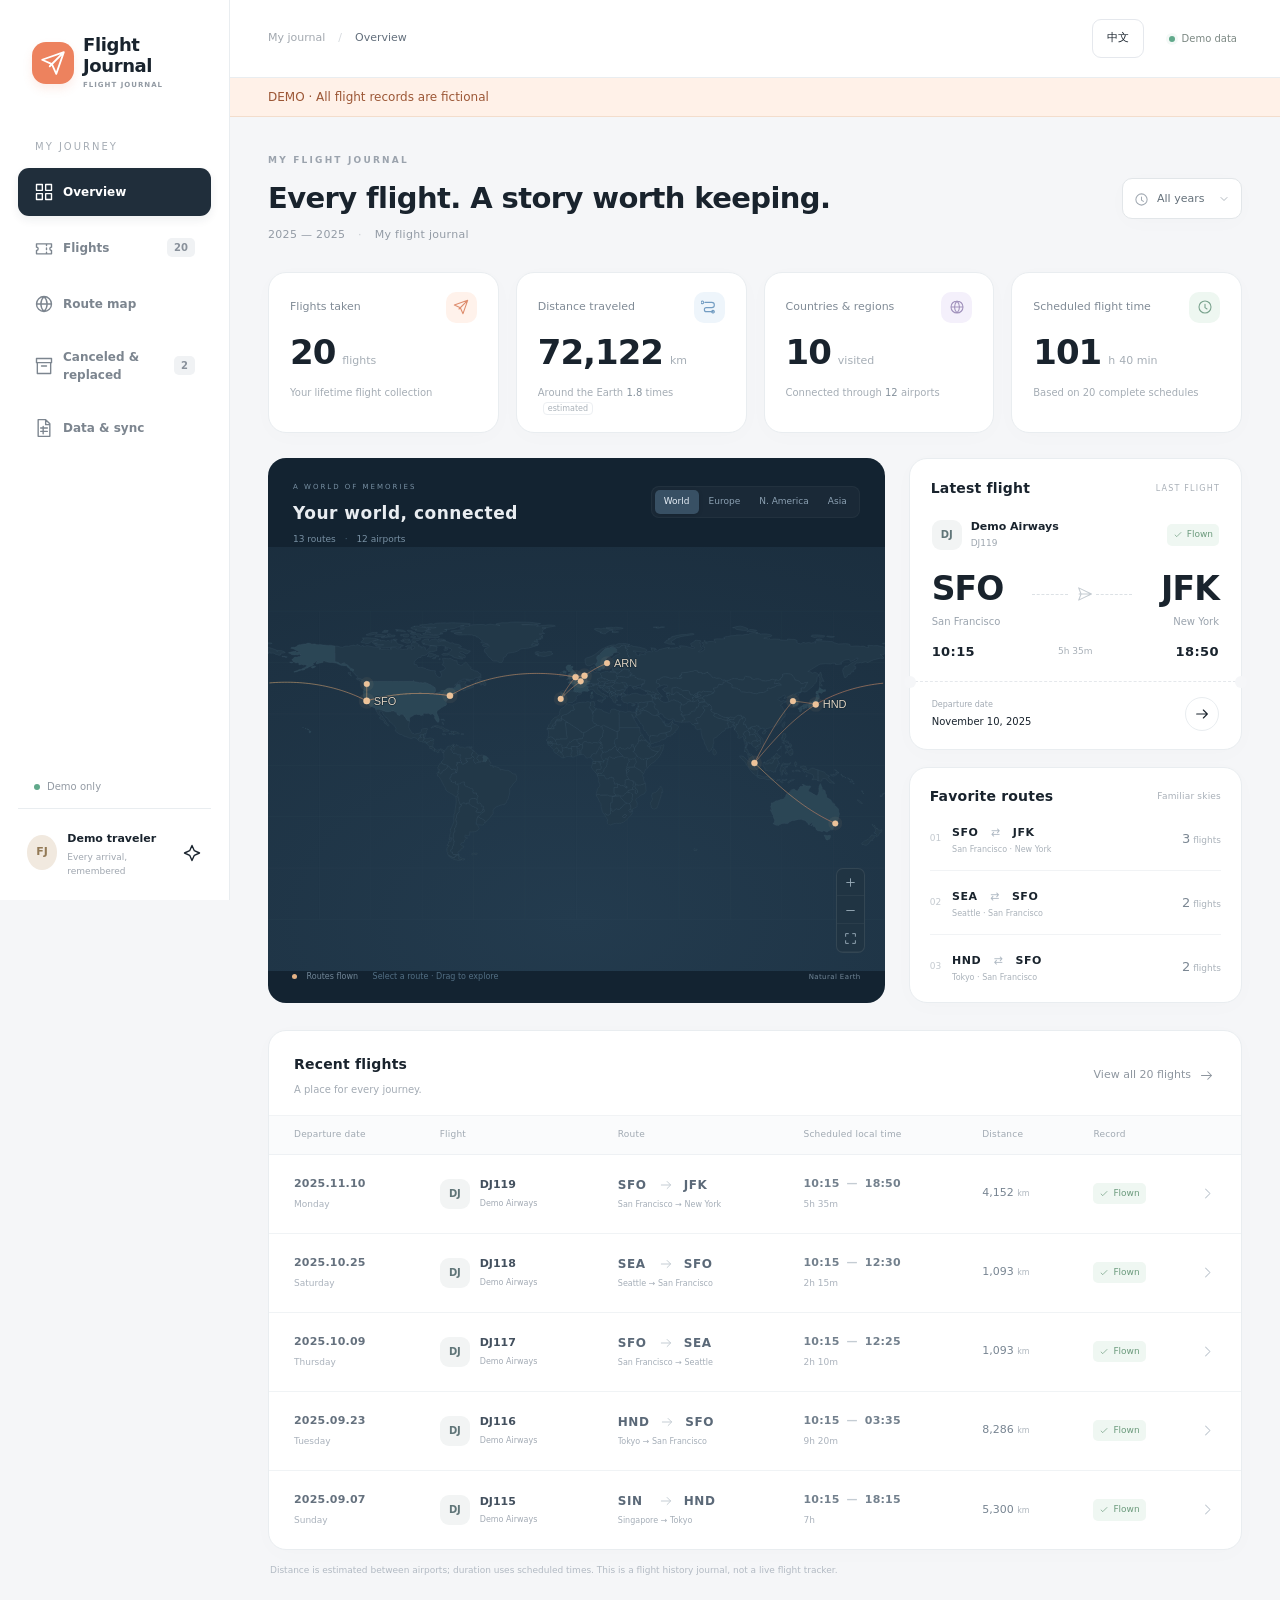
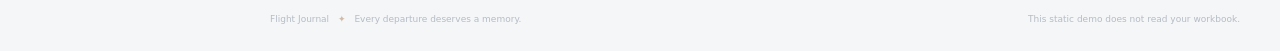
==== docs/demo/index.html @ 659ef139 "Launch Skyfolio with bilingual flight journal and fictional demo" ====
<!doctype html>
<html lang="zh-CN" data-mode="demo">
<head>
  <meta charset="utf-8"><meta name="viewport" content="width=device-width, initial-scale=1">
  <meta name="theme-color" content="#f5f6f8"><title>航迹 · 我的飞行手账</title>
  <link rel="icon" href="./icon.svg" type="image/svg+xml"><link rel="stylesheet" href="./styles.css">
</head>
<body>
  <a class="skip" href="#content">跳到主要内容</a>
  <aside class="sidebar">
    <a class="brand" href="#overview" aria-label="航迹 首页"><span class="brand-icon" data-icon="plane"></span><span><b data-ui="航迹">航迹</b><small>FLIGHT JOURNAL</small></span></a>
    <div class="nav-caption">我的旅程</div>
    <nav aria-label="主要导航">
      <button class="nav-item active" data-view="overview"><span data-icon="grid"></span><span class="nav-text">飞行总览</span></button>
      <button class="nav-item" data-view="flights"><span data-icon="ticket"></span><span class="nav-text">航班记录</span><em id="nav-flight-count">—</em></button>
      <button class="nav-item" data-view="map"><span data-icon="globe"></span><span class="nav-text">航线地图</span></button>
      <button class="nav-item" data-view="canceled"><span data-icon="archive"></span><span class="nav-text">取消与旧票</span><em id="nav-canceled-count">—</em></button>
      <button class="nav-item" data-view="source"><span data-icon="sheet"></span><span class="nav-text">数据与同步</span></button>
    </nav>
    <div class="sidebar-bottom"><div class="local-label"><i></i><span>只在本机运行</span></div><div class="profile"><span class="avatar">FJ</span><div><b data-ui="我的飞行手账">我的飞行手账</b><small>收藏每一次抵达</small></div><span data-icon="spark"></span></div></div>
  </aside>
  <div class="shell">
    <header class="topbar"><div class="breadcrumb">我的空间 <span>/</span> <b id="breadcrumb">飞行总览</b></div><div class="top-actions"><button id="language-toggle" class="button language-toggle" aria-label="Switch language to English">EN</button><button id="sync-status" class="sync-status" data-view="source"><i></i><span>正在读取 Excel</span></button><button class="button button-quiet" id="open-excel"><span data-icon="sheet"></span>打开 Excel<span data-icon="external"></span></button></div></header>
    <main id="content" tabindex="-1"><div class="loading"><span class="loader"></span><h2>正在展开你的旅程</h2><p>读取本地 Excel 航班记录…</p></div></main>
    <footer class="footer"><span>航迹 <i>✦</i> 每一次出发，都值得被记住。</span><span>本地 Excel 驱动 · 无需上传数据</span></footer>
  </div>
  <dialog id="flight-dialog" class="flight-dialog" aria-labelledby="detail-title"></dialog>
  <div id="toast" class="toast" role="status" aria-live="polite"></div>
  <script src="./i18n.js" defer></script>
  <script src="./app.js" defer></script>
</body>
</html>
---- docs/demo/styles.css ----
@charset "UTF-8";
:root{--bg:#f5f6f8;--paper:#fff;--ink:#19232d;--muted:#8a919b;--line:#e9edf0;--accent:#ed825e;--accent-soft:#fff0e9;--green:#4b9277;--nav:230px;--radius:18px;--shadow:0 4px 24px #17293604;font-family:Inter,"Segoe UI","Microsoft YaHei",system-ui,sans-serif;font-synthesis:none;color:var(--ink);background:var(--bg)}
*{box-sizing:border-box}body{margin:0;font-size:14px;line-height:1.5}button,input,select{font:inherit}button,a,input,select{-webkit-tap-highlight-color:transparent}button{cursor:pointer}button{color:inherit;border:0;background:none}button:disabled{cursor:wait;opacity:.6}button,a,select,input{outline-offset:4px}button:focus-visible,a:focus-visible,select:focus-visible,input:focus-visible{outline:2px solid var(--accent)}a{color:inherit;text-decoration:none}h1,h2,h3,p{margin:0}button .icon{pointer-events:none}.icon{width:20px;height:20px;flex-shrink:0;vertical-align:middle}.sr-only{position:absolute;clip:rect(0,0,0,0);width:1px;height:1px;overflow:hidden}.skip{position:fixed;left:250px;top:-60px;z-index:20;background:white;padding:10px;border-radius:8px}.skip:focus{top:12px}[hidden]{display:none!important}
.sidebar{width:var(--nav);position:fixed;inset:0 auto 0 0;background:var(--paper);border-right:1px solid var(--line);padding:35px 18px 22px;display:flex;flex-direction:column;z-index:10}.brand{display:flex;align-items:center;gap:12px;padding:0 14px;font-size:24px;font-weight:750;letter-spacing:2px}.brand-icon{width:42px;height:42px;display:grid;place-items:center;border-radius:14px;background:var(--accent);color:#fff;box-shadow:0 5px 10px #ed825e25}.brand-icon .icon{width:26px;height:26px}.brand small{display:block;font-size:8px;letter-spacing:2px;font-weight:650;color:#929aa3;margin-top:0}.nav-caption{font-size:10px;color:#a6adb5;letter-spacing:2px;padding:48px 17px 14px}.sidebar nav{display:grid;gap:8px}.nav-item{display:flex;align-items:center;gap:13px;width:100%;min-height:48px;padding:12px 16px;border-radius:11px;text-align:left;color:#7c858f;transition:background .15s,color .15s;font-size:13px;font-weight:550}.nav-item>.icon{width:19px;height:19px}.nav-item:hover{background:#f5f6f7;color:#28333e}.nav-item.active{background:#202e3b;color:#fff;box-shadow:0 4px 10px #202e3b12}.nav-item em{font-size:10px;font-style:normal;padding:2px 7px;border-radius:5px;margin-left:auto;background:#f0f2f4;color:#89919b;font-weight:600}.nav-item.active em{background:#ffffff20;color:#e3e9ef}.sidebar-bottom{margin-top:auto;padding-top:40px}.local-label{display:flex;gap:7px;color:#949ba4;font-size:10px;padding:14px 16px;border-bottom:1px solid var(--line);margin-bottom:18px}.local-label i,.sync-status i{width:6px;height:6px;background:#61a98b;border-radius:50%;align-self:center}.profile{display:flex;align-items:center;gap:10px;padding:0 9px}.avatar{display:grid;place-items:center;width:35px;height:35px;border-radius:50%;background:#f1e9df;color:#927955;font-size:11px;font-weight:700}.profile b{font-size:11px;font-weight:650}.profile small{display:block;font-size:9px;color:#a0a7b0;margin-top:3px}.profile>.icon{margin-left:auto;color:#b1b7bd;width:16px}
.shell{margin-left:var(--nav);min-height:100vh}.topbar{height:78px;padding:0 38px;display:flex;align-items:center;justify-content:space-between;border-bottom:1px solid var(--line);background:#fff}.breadcrumb{display:flex;gap:13px;color:#a2a8af;font-size:11px}.breadcrumb span{color:#d6dade}.breadcrumb b{font-weight:500;color:#636f7c}.top-actions{display:flex;align-items:center;gap:20px}.sync-status{display:flex;align-items:center;gap:7px;font-size:10px;color:#7d8984;padding:5px}.sync-status i{box-shadow:0 0 0 3px #61a98b11}.sync-warning{color:#af7f3c}.sync-warning i{background:#d4a24e}.button{display:inline-flex;align-items:center;justify-content:center;gap:8px;background:#fff;border:1px solid #e5e8ed;padding:10px 14px;border-radius:9px;font-size:11px;font-weight:550;white-space:nowrap;transition:background .15s,transform .15s}.button:hover{background:#f5f7f8}.button:active{transform:translateY(1px)}.button .icon{width:16px;height:16px}.button-quiet{padding:8px 12px;font-size:10px}.button-quiet .icon:last-child{width:13px;height:13px;color:#abb2b9}.primary{background:var(--ink);border-color:var(--ink);color:white}.primary:hover{background:#314355}.text-button{display:inline-flex;gap:8px;align-items:center;color:#8e969f;font-size:11px;padding:7px 2px}.text-button:hover{color:var(--accent)}.text-button .icon{width:15px;height:15px}.round-button{width:34px;height:34px;border:1px solid var(--line);border-radius:50%;display:grid;place-items:center;background:white;transition:background .15s}.round-button:hover{background:var(--accent-soft);border-color:#f4cbbb}.round-button .icon{width:16px;height:16px}
main{padding:37px 38px 30px;max-width:1800px;margin:auto;min-height:calc(100vh - 150px)}.page-heading{display:flex;align-items:center;justify-content:space-between;gap:20px;margin-bottom:28px}.eyebrow{font-size:9px;letter-spacing:2.2px;font-weight:600;color:#9ba3ad;margin-bottom:10px}h1{font-size:29px;letter-spacing:-.6px;line-height:1.4;font-weight:650}.heading-subtitle{font-size:11px;color:#939ba5;margin-top:9px;letter-spacing:.3px}.subtitle-dot{padding:0 9px;color:#c8cdd3}.year-select{display:flex;align-items:center;position:relative;gap:8px;border:1px solid #e2e6e9;border-radius:10px;background:white;padding:9px 11px;box-shadow:var(--shadow)}.year-select>.icon,.year-select>span>.icon{width:15px;height:15px;color:#a1a9b2}.year-select select{border:0;appearance:none;cursor:pointer;background:transparent;color:#64707a;font-size:11px;padding-right:15px;min-width:75px}.year-select>.icon{width:12px;height:12px;pointer-events:none;margin-left:-15px}.stats-grid{display:grid;grid-template-columns:repeat(4,minmax(0,1fr));gap:17px;margin-bottom:25px}.stat-card{background:white;border:1px solid var(--line);border-radius:var(--radius);padding:19px 21px 17px;box-shadow:var(--shadow)}.stat-top{display:flex;align-items:center;justify-content:space-between;font-size:11px;font-weight:500;color:#808b96}.stat-icon{width:31px;height:31px;border-radius:10px;display:grid;place-items:center}.stat-icon .icon{width:16px;height:16px}.peach{color:#de8d6e;background:#fff2eb}.blue{color:#739dc2;background:#eef5fb}.purple{color:#a192bc;background:#f4f0fb}.mint{color:#7aa38e;background:#eef7f1}.stat-number{font-size:34px;font-weight:620;letter-spacing:-1px;line-height:1.2;margin:9px 0 13px;font-variant-numeric:tabular-nums}.stat-number>small{font-size:11px;letter-spacing:0;color:#a6aeb6;font-weight:400;margin-left:7px}.stat-minutes{font-size:11px;color:#a6aeb6;letter-spacing:0;margin-left:4px;font-weight:400}.stat-bottom{font-size:10px;color:#a5adb5}.stat-bottom b{font-weight:500;color:#85919c}.tiny-label{font-size:8px;margin-left:5px;color:#aab2b9;border:1px solid #eceff2;padding:1px 4px;border-radius:4px}.card{background:var(--paper);border:1px solid var(--line);border-radius:var(--radius);box-shadow:var(--shadow)}.overview-grid{display:grid;grid-template-columns:minmax(0,1.85fr) minmax(280px,1fr);gap:24px;margin-bottom:27px}.section-title{display:flex;align-items:center;justify-content:space-between;gap:12px}.section-title h2{font-size:14px;font-weight:620;letter-spacing:.2px}.section-title>span{font-size:9px;color:#a9b0b8;letter-spacing:.2px}.section-title>p,.section-title>div>p{font-size:10px;color:#a3abb4;margin-top:7px}.trip-aside{display:grid;gap:17px;grid-template-rows:auto 1fr;min-width:0}.latest-card>.section-title{padding:19px 21px 0}.latest-card>.section-title>span{font-size:8px;letter-spacing:1.2px}.ticket-content{padding:20px 22px 18px}.ticket-airline{display:flex;align-items:center;gap:9px}.ticket-airline>div{flex:1}.ticket-airline b{font-size:11px;font-weight:550;max-width:145px;display:block;overflow:hidden;text-overflow:ellipsis;white-space:nowrap}.ticket-airline small{font-size:9px;display:block;color:#9da6af;margin-top:1px}.airline-mark{width:30px;height:30px;border-radius:9px;background:color-mix(in srgb,var(--airline) 8%,#fff);display:inline-grid;place-items:center;font-size:10px;font-weight:750;color:var(--airline);flex-shrink:0;letter-spacing:-.2px}.airline-mark.large{width:44px;height:44px;font-size:15px}.badge{font-size:9px;display:inline-flex;align-items:center;justify-content:center;gap:4px;border-radius:5px;line-height:1.5;padding:4px 6px;white-space:nowrap}.badge .icon{width:10px;height:10px}.green{background:#eff7f2;color:#6b9a7c}.muted{background:#f0f2f4;color:#8c96a1}.amber{background:#fff6e6;color:#b68b4d}.ticket-route{display:flex;align-items:center;justify-content:space-between;margin-top:21px}.ticket-route>div:first-child,.ticket-route>div:last-child{min-width:0;max-width:110px}.ticket-route>div:last-child{text-align:right}.ticket-route strong{font-size:33px;letter-spacing:-.8px;font-weight:630;line-height:1.1;display:block}.ticket-route span{font-size:9px;color:#9ba4ae;display:block;margin-top:6px;overflow:hidden;text-overflow:ellipsis;white-space:nowrap}.ticket-flightline{display:flex;align-items:center;gap:6px;flex:1;max-width:100px;margin:0 10px 12px;color:#c4cbd1}.ticket-flightline .icon{width:16px;height:16px;transform:rotate(45deg)}.ticket-flightline span{border-top:1px dashed #dce1e5;flex:1;margin:0}.ticket-times{display:flex;align-items:center;justify-content:space-between;margin-top:13px;font-size:13px;letter-spacing:.4px;font-weight:550}.ticket-times small{font-size:9px;color:#a7afb7;font-weight:400;letter-spacing:0}.ticket-times sup{font-size:8px;color:#b1a586;margin-left:3px}.ticket-perf{border-top:1px dashed #e5e8ec;margin:20px -22px 15px;position:relative}.ticket-perf:before,.ticket-perf:after{content:'';position:absolute;border-radius:50%;width:12px;height:12px;background:var(--bg);top:-6px}.ticket-perf:before{left:-6px}.ticket-perf:after{right:-6px}.ticket-foot{display:flex;justify-content:space-between;align-items:center}.ticket-foot small{font-size:8px;color:#a2aab3;display:block}.ticket-foot b{font-size:10px;font-weight:500;margin-top:3px;display:block}.favorites{padding:18px 20px}.favorite-route{display:flex;align-items:center;gap:11px;width:100%;text-align:left;padding:14px 0;border-bottom:1px solid #f1f3f5}.favorite-route:last-child{border-bottom:0;padding-bottom:0}.favorite-route:hover b{color:var(--accent)}.route-rank{font-size:9px;color:#c3c9cf;font-variant-numeric:tabular-nums}.favorite-route>span:nth-child(2){flex:1;min-width:0}.favorite-route b{font-size:11px;letter-spacing:.5px;font-weight:600}.favorite-route b i{font-style:normal;padding:0 8px;color:#b0bac4;font-weight:400}.favorite-route small{display:block;font-size:8px;color:#aab2ba;margin-top:2px;white-space:nowrap;overflow:hidden;text-overflow:ellipsis}.favorite-route>strong{font-size:13px;font-weight:500;color:#7b8793}.favorite-route>strong>small{display:inline;font-size:9px;font-weight:400}
.map-card{border-radius:var(--radius);overflow:hidden;color:#e9edf1;position:relative;background:#132331;display:flex;flex-direction:column;min-height:470px}.map-header{display:flex;justify-content:space-between;align-items:flex-start;gap:15px;padding:24px 25px 0;position:relative;z-index:1}.map-kicker{font-size:7px;letter-spacing:2px;color:#7890a3;margin-bottom:8px}.map-header h2{font-size:17px;letter-spacing:.5px;font-weight:550}.map-header p:not(.map-kicker){font-size:9px;color:#7890a3;margin-top:7px}.map-header p>span{padding:0 6px;color:#4c687d}.map-region{display:flex;border-radius:8px;background:#ffffff08;border:1px solid #ffffff09;padding:3px;gap:1px;margin-top:4px}.map-region button{font-size:9px;padding:5px 9px;color:#8ba0b2;border-radius:5px;white-space:nowrap}.map-region button:hover{color:#dae3eb}.map-region button.selected{background:#385064;color:#e5edf5;box-shadow:0 1px 4px #0002}.map-canvas{flex:1;min-height:310px;position:relative;display:flex;overflow:hidden}.map-canvas>svg{width:100%;height:100%;min-height:310px;position:absolute;inset:0;cursor:grab;touch-action:none}.map-canvas>svg:active{cursor:grabbing}.map-grid path{stroke:#7793a810;stroke-width:.5;vector-effect:non-scaling-stroke}.map-land path{fill:#223848;stroke:#435b6c;stroke-opacity:.4;stroke-width:.6;vector-effect:non-scaling-stroke}.map-land .visited{fill:#2b4655}.route-line{fill:none;stroke:url(#flight-line);stroke-opacity:.5;vector-effect:non-scaling-stroke;cursor:pointer;transition:stroke-opacity .15s,filter .15s;pointer-events:stroke}.route-line:hover,.route-line:focus{stroke:#ffd8a4!important;stroke-opacity:1!important;filter:drop-shadow(0 0 3px #ffc283);outline:0}.airport-point circle{fill:#eec298;stroke:#f7d0a8;stroke-width:.5;vector-effect:non-scaling-stroke}.airport-point .airport-halo{fill:#d8ae7e12;stroke:none}.airport-point text{font-family:Inter,"Segoe UI",sans-serif;fill:#e0d4c4;font-weight:500;paint-order:stroke;stroke:#142733;stroke-width:2;stroke-linejoin:round}.airport-point{pointer-events:none}.map-controls{position:absolute;bottom:18px;right:20px;display:grid;gap:1px;border:1px solid #ffffff16;border-radius:7px;overflow:hidden;background:#203443}.map-controls button{display:grid;place-items:center;color:#9bafbc;width:27px;height:27px;border-bottom:1px solid #ffffff0b}.map-controls button:hover{background:#344d60;color:white}.map-controls .icon{width:13px;height:13px}.map-bottom{display:flex;align-items:center;justify-content:space-between;font-size:8px;color:#718697;padding:0 24px 20px;gap:12px}.map-bottom i{width:5px;height:5px;background:#e4b286;display:inline-block;border-radius:50%;margin-right:7px}.map-hint{color:#536f84;margin-left:12px}.map-bottom>span:last-child{font-size:7px;letter-spacing:.4px}.map-tooltip{position:absolute;pointer-events:none;opacity:0;background:#fff;color:#3b4c5b;border-radius:6px;padding:7px 10px;font-size:10px;box-shadow:0 5px 20px #0003;transition:opacity .15s;z-index:3}.map-tooltip.visible{opacity:1}.map-empty{position:absolute;left:50%;top:50%;transform:translate(-50%,-50%);font-size:12px;color:#c3cfdb;padding:12px;background:#162d3a99;border-radius:7px;white-space:nowrap}.full-map{min-height:640px}.full-map .map-canvas{min-height:500px}.map-extras{display:grid;grid-template-columns:1fr 1.4fr;gap:24px;margin-top:24px}.airport-list{padding:20px 24px}.airport-list>button{display:flex;align-items:center;justify-content:space-between;width:100%;padding:12px 0;border-bottom:1px solid var(--line);gap:15px}.airport-list>button:last-child{border-bottom:0}.airport-list>button>span{display:flex;gap:12px;align-items:center}.airport-list .icon{width:15px;color:#b1bec8}.airport-list b{font-size:12px;min-width:30px}.airport-list small{font-size:10px;color:#a1aab4;font-weight:400}.airport-list strong{font-size:12px;font-weight:550}.airport-list>button:hover b{color:var(--accent)}
.records{overflow:hidden}.records>.section-title{padding:23px 25px 18px}.flight-table{width:100%;border-collapse:collapse;text-align:left;font-size:11px;white-space:nowrap}.flight-table th{background:#fafbfc;font-size:9px;font-weight:450;color:#a0a9b2;letter-spacing:.2px;padding:12px 18px;border-top:1px solid #f1f3f5;border-bottom:1px solid #eef1f4}.flight-table td{padding:17px 18px;border-bottom:1px solid #f0f3f5;height:79px;vertical-align:middle}.flight-table tr:last-child td{border-bottom:0}.flight-table th:first-child,.flight-table td:first-child{padding-left:25px}.flight-table th:last-child,.flight-table td:last-child{padding-right:20px;width:30px;padding-left:0}.flight-table tbody tr:hover{background:#fcfcfd}.flight-table b{font-weight:550}.date-cell b{font-size:11px;color:#65717e;letter-spacing:.2px}.date-cell small,.time-cell small{display:block;font-size:9px;color:#aab2bc;margin-top:5px}.flight-airline{display:flex;gap:10px;align-items:center}.flight-airline b{font-size:11px;color:#43505e}.flight-airline small{display:block;font-size:8px;color:#a2aab4;max-width:140px;overflow:hidden;text-overflow:ellipsis;margin-top:4px}.table-route{display:flex;align-items:center;gap:11px;color:#5b6978}.table-route b{font-size:12px;min-width:30px;letter-spacing:.5px}.table-route .icon{width:14px;height:14px;color:#c3cbd3}.route-cities{font-size:8px;color:#a5aeb8;display:block;margin-top:5px;max-width:230px;white-space:nowrap;overflow:hidden;text-overflow:ellipsis}.time-cell b{font-size:11px;color:#73808d;letter-spacing:.2px}.time-cell b span{color:#c4ccd3;padding:0 3px}.distance-cell{font-size:11px;color:#788592;font-variant-numeric:tabular-nums}.distance-cell small{font-size:8px;color:#adb5bd}.row-button{width:28px;height:28px;border-radius:7px;display:grid;place-items:center;color:#c1c9d1}.row-button:hover{background:#fff0e9;color:var(--accent)}.row-button .icon{width:15px;height:15px}.table-scroll{overflow:auto}.filter-bar{display:flex;gap:12px;align-items:center;padding:0 25px 19px;flex-wrap:wrap}.search-box{display:flex;align-items:center;gap:9px;background:#f8f9fb;border:1px solid #e9edf1;border-radius:9px;min-width:235px;max-width:365px;flex:1;padding:10px 12px}.search-box .icon{width:15px;height:15px;color:#a9b2bd}.search-box input{border:0;background:transparent;width:100%;color:#5b6673;font-size:11px;outline:0}.search-box:focus-within{border-color:#e8b79e;box-shadow:0 0 0 2px #ed825e0a}.search-box input::placeholder{color:#aeb6c0}.airline-filter{position:relative;border:1px solid #e6eaef;border-radius:8px;background:#fff;padding:10px 13px;font-size:11px;display:flex;align-items:center}.airline-filter select{appearance:none;border:0;background:transparent;color:#8b95a0;max-width:160px;padding-right:16px;cursor:pointer}.airline-filter .icon{width:12px;height:12px;color:#aab3bc;pointer-events:none;margin-left:-12px}.filter-chip{display:flex;align-items:center;gap:7px;font-size:10px;background:#fff0e9;color:#cf805c;border-radius:7px;padding:8px 10px}.filter-chip .icon{width:13px;height:13px}.load-more{text-align:center;padding:21px;border-top:1px solid var(--line)}.load-more span{color:#b1b9c1;font-size:10px;margin-left:8px}.method-foot{font-size:9px;color:#b2bac3;padding:14px 2px 0}.footer{max-width:1800px;margin:auto;display:flex;justify-content:space-between;gap:20px;padding:5px 40px 25px;font-size:9px;color:#b5bcc4}.footer i{font-style:normal;color:#d1baa7;margin:0 6px}
.source-grid{display:grid;grid-template-columns:1.25fr 1fr;gap:24px;margin-bottom:24px}.source-card{padding:27px}.source-card-icon{width:48px;height:48px;background:#edf7f1;border-radius:14px;color:#6c9c81;display:grid;place-items:center;margin-bottom:20px}.source-card-icon .icon{width:26px;height:26px}.source-card h3{font-size:16px;font-weight:550;margin:18px 0 7px}.source-path{font-size:10px;color:#a1aab3;word-break:break-all;background:#f8f9fa;border-radius:8px;padding:12px}.source-actions{display:flex;flex-wrap:wrap;gap:8px;margin-top:20px}.source-details{margin:22px 0 0;border-top:1px solid var(--line);font-size:11px}.source-details>div{display:flex;justify-content:space-between;gap:15px;padding:12px 0;border-bottom:1px solid #f1f3f5}.source-details dt{color:#a1aab5}.source-details dd{margin:0;color:#667480;text-align:right}.how-card{padding:29px}.how-card h2{font-size:20px;font-weight:550;margin-bottom:28px}.how-card ol{padding:0;margin:0;list-style:none;display:grid;gap:25px}.how-card li{display:flex;gap:15px}.how-card li>span{font-size:10px;display:grid;place-items:center;width:28px;height:28px;background:#fbf0e8;color:#d4a07e;border-radius:50%;flex-shrink:0}.how-card li b{font-size:12px;font-weight:550}.how-card li p{font-size:11px;color:#a0a9b2;line-height:1.9;margin-top:5px}.info-note{margin-top:26px;border-radius:10px;background:#f6f8fa;display:flex;gap:8px;padding:13px;color:#98a4af;font-size:10px;line-height:1.8}.info-note .icon{width:15px;height:15px;margin-top:2px}.source-notes{padding:25px;margin-bottom:24px}.method-grid{display:grid;grid-template-columns:repeat(3,1fr);gap:30px;margin-top:23px}.method-grid>div>.icon{color:#c0ab98;display:block;margin-bottom:10px;width:20px;height:20px}.method-grid b{font-size:12px;font-weight:500}.method-grid p{font-size:10px;color:#9da8b2;line-height:1.9;margin-top:7px}.clue-card{padding:24px}.clue-card>.section-title{margin-bottom:12px}.clue-card details{border-bottom:1px solid #eff2f5;padding:13px 0}.clue-card details:last-child{border:0}.clue-card summary{display:flex;align-items:center;justify-content:space-between;font-size:11px;color:#71808f;cursor:pointer;list-style:none;gap:15px}.clue-card summary::-webkit-details-marker{display:none}.clue-card summary .icon{width:14px;height:14px;flex-shrink:0;color:#b4bdc6}.clue-card details[open] summary .icon{transform:rotate(180deg)}.clue-card details p{font-size:11px;color:#99a3ad;line-height:1.9;margin-top:12px;max-width:850px}.data-credit{font-size:9px;color:#aeb6bf;line-height:2;margin-top:20px}.data-credit a{text-decoration:underline;text-underline-offset:3px}.warning-card{padding:20px 25px;margin-bottom:24px;background:#fffaf0;border-color:#f1e7ce}.warning-card h2{font-size:13px;color:#a58449;margin-bottom:10px}.warning-card p{font-size:11px;color:#aa9471;margin-top:5px}.sync-banner{padding:11px 38px;background:#fff5df;color:#ad8746;font-size:11px;border-bottom:1px solid #f1e6cb}
.flight-dialog{position:fixed;left:auto;right:0;top:0;bottom:0;margin:0;padding:29px 30px 18px;width:460px;max-width:100vw;height:100dvh;max-height:100dvh;border:0;border-left:1px solid #e4e9ee;background:#fcfcfd;color:var(--ink);box-shadow:-10px 0 70px #14283918;overflow-y:auto}.flight-dialog::backdrop{background:#13253648;backdrop-filter:blur(3px)}.flight-dialog[open]{animation:slide-in .25s ease}.dialog-header{display:flex;align-items:center;justify-content:space-between;margin-bottom:22px}.dialog-header .eyebrow{font-size:8px;margin-bottom:4px}.dialog-header h2{font-size:23px;font-weight:650;letter-spacing:.3px}.detail-ticket{border:1px solid var(--line);border-radius:15px;background:white;overflow:hidden}.detail-ticket .ticket-route strong{font-size:40px}.detail-ticket .ticket-route>div:first-child,.detail-ticket .ticket-route>div:last-child{max-width:130px}.detail-ticket .ticket-airline b{max-width:200px}.detail-summary{display:grid;grid-template-columns:1fr 1fr;border-bottom:1px solid #e7ebef;padding:24px 0}.detail-summary>div{padding-left:4px}.detail-summary>div+div{border-left:1px solid #e7ebef;padding-left:25px}.detail-summary span{display:block;font-size:10px;color:#a3adb6;margin-bottom:8px}.detail-summary b{font-size:18px;font-weight:550}.detail-summary small{font-size:10px;color:#a6afb7;font-weight:400}.detail-section{padding:23px 0;border-bottom:1px solid #e7ebef}.detail-section h3{font-size:12px;font-weight:600;display:flex;gap:10px;align-items:center;margin-bottom:17px}.detail-section dl{margin:0}.detail-section dl>div{display:flex;gap:15px;justify-content:space-between;margin:17px 0;font-size:11px}.detail-section dl>div:last-child{margin-bottom:0}.detail-section dt{color:#a3adb7}.detail-section dd{margin:0;text-align:right;color:#647484;max-width:275px;word-break:break-word}.detail-section dd small{display:block;font-size:10px;color:#a5afb9;margin-top:4px}.mono{font-family:Consolas,"SF Mono",monospace}.evidence-name{font-size:11px;color:#738291;margin-bottom:10px}.detail-notes{font-size:11px;color:#99a5b0;line-height:2;white-space:pre-wrap}.source-links{display:grid;gap:8px}.source-links a{display:flex;align-items:center;gap:9px;padding:11px 12px;border:1px solid #e8edf1;background:white;border-radius:8px;color:#7b8d9e;font-size:10px}.source-links a:hover{border-color:#dfc1af;color:#c28561}.source-links a .icon{width:13px;height:13px}.source-links a small{margin-left:auto;color:#bac1c9}.detail-foot{font-size:9px;color:#afb8c1;text-align:center;margin:23px 0 5px}.toast{position:fixed;bottom:25px;left:calc(50% + var(--nav)/2);transform:translate(-50%,20px);opacity:0;pointer-events:none;z-index:30;background:#263747;color:#eef3f8;box-shadow:0 5px 25px #0f253630;padding:12px 20px;border-radius:10px;font-size:12px;transition:opacity .2s,transform .2s;max-width:90vw}.toast.show{opacity:1;transform:translate(-50%,0)}.empty-state{text-align:center;padding:60px 25px}.empty-state>.icon,.ticket-empty>.icon{width:35px;height:35px;color:#c0cad3;margin-bottom:15px}.empty-state h3{font-size:16px;font-weight:500;color:#8a97a4}.empty-state p{font-size:11px;color:#a4aeb8;margin:10px 0 20px}.empty-inline{color:#a7b1ba;font-size:11px;padding:25px 0}.ticket-empty{text-align:center;padding:30px 20px;color:#9ba7b2}.ticket-empty h3{font-size:13px;font-weight:500}.ticket-empty p{font-size:10px;margin-top:10px}.loading{min-height:65vh;display:flex;flex-direction:column;justify-content:center;align-items:center;color:#a0aab4}.loading h2{font-size:18px;font-weight:500;margin:20px 0 10px}.loading p{font-size:11px}.loader{width:32px;height:32px;border:2px solid #e7ded5;border-top-color:var(--accent);border-radius:50%;animation:spin 1s linear infinite}.startup-error{padding-top:110px}.startup-error h2{font-size:20px;font-weight:550}
@keyframes spin{to{transform:rotate(360deg)}}@keyframes slide-in{from{transform:translateX(35px);opacity:.4}to{transform:translateX(0);opacity:1}}
@media(min-width:1600px){main{padding-left:48px;padding-right:48px}.map-card{min-height:540px}.map-canvas{min-height:385px}.ticket-content{padding-top:26px;padding-bottom:24px}.favorite-route{padding-top:20px;padding-bottom:20px}.stat-number{font-size:40px}}
@media(max-width:1250px){:root{--nav:200px}.sidebar{padding-left:12px;padding-right:12px}.brand{padding:0 8px}.topbar{padding:0 25px}main{padding:29px 25px}.stats-grid{gap:12px}.stat-card{padding:16px}.stat-number{font-size:29px}.overview-grid{gap:18px;grid-template-columns:minmax(0,1.6fr) minmax(265px,1fr)}.map-header{padding:22px 18px 0;flex-wrap:wrap;gap:10px}.map-kicker{font-size:6px}.map-region{margin-top:0}.map-card{min-height:500px}.map-bottom{padding-left:18px;padding-right:18px}.map-hint{display:none}.flight-table th,.flight-table td{padding-left:12px;padding-right:12px}.flight-table th:first-child,.flight-table td:first-child{padding-left:20px}.flight-airline small{max-width:100px}.route-cities{max-width:190px}.full-map .map-header{flex-wrap:nowrap}.source-grid{grid-template-columns:1fr 1fr}.source-actions .button{font-size:10px;padding:9px 10px}.how-card{padding:25px}.how-card h2{font-size:17px}}
@media(max-width:1050px){:root{--nav:76px}.sidebar{padding:26px 10px 18px}.brand{padding:0;justify-content:center}.brand>span:last-child,.nav-caption,.nav-text,.nav-item em,.sidebar-bottom .profile,.local-label span{display:none}.sidebar nav{margin-top:40px;gap:14px}.nav-item{justify-content:center;padding:14px;min-height:46px}.nav-item>.icon{width:21px;height:21px}.local-label{justify-content:center;padding:15px 0;border:0}.brand-icon{width:40px;height:40px}.footer{padding-left:25px;padding-right:25px}.stats-grid{gap:14px}.stat-number{font-size:33px}.topbar{height:70px}.source-grid{grid-template-columns:1.1fr 1fr}}
@media(max-width:820px){main{padding:27px 20px}.topbar{padding:0 20px}.overview-grid{grid-template-columns:1fr}.map-header{flex-wrap:nowrap}.map-card{min-height:430px}.map-canvas{min-height:300px}.trip-aside{grid-template-columns:1fr 1fr;grid-template-rows:auto;gap:18px}.favorites{padding:21px}.favorite-route{padding:20px 0}.stats-grid{grid-template-columns:repeat(2,minmax(0,1fr))}.stat-card{padding:19px 21px}.stat-number{font-size:34px}.page-heading h1{font-size:25px}.top-actions{gap:10px}.breadcrumb{font-size:10px}.source-grid{grid-template-columns:1fr}.method-grid{gap:20px}.map-extras{grid-template-columns:1fr 1.2fr}.full-map{min-height:580px}.full-map .map-canvas{min-height:430px}}
@media(max-width:600px){:root{--nav:0px}.sidebar{width:100%;height:66px;inset:auto 0 0 0;display:block;padding:5px 8px 7px;border-top:1px solid var(--line);box-shadow:0 -4px 20px #19314306}.sidebar .brand,.sidebar-bottom{display:none}.sidebar nav{margin:0;display:grid;grid-template-columns:repeat(5,1fr);gap:3px}.nav-item{display:flex;flex-direction:column;gap:4px;padding:7px 2px;border-radius:9px;min-height:51px;font-size:8px;font-weight:400}.nav-item>.icon{width:18px;height:18px}.nav-item.active{color:#da805e;background:#fff1e8;box-shadow:none}.nav-item .nav-text{display:block}.shell{margin-left:0}.topbar{height:61px;padding:0 17px}.breadcrumb{font-size:10px;gap:8px}.top-actions{gap:7px}.sync-status{font-size:8px;gap:5px;padding:3px}.sync-status i{width:5px;height:5px}.button-quiet{font-size:0;padding:7px 9px;gap:0;border-color:#e9edf0}.button-quiet>.icon:last-child{display:none}.button-quiet>.icon:first-child{width:16px;height:16px}main{padding:25px 17px 20px}.page-heading{margin-bottom:20px;gap:10px;align-items:flex-start}.eyebrow{font-size:7px;letter-spacing:1.5px;margin-bottom:8px}.page-heading h1{font-size:22px;letter-spacing:-.8px}.heading-subtitle{font-size:9px;max-width:280px;line-height:1.9;margin-top:6px}.year-select{padding:8px;gap:5px;margin-top:20px}.year-select select{font-size:9px;min-width:54px;padding-right:11px}.year-select>span{display:none}.year-select>.icon{width:10px;margin-left:-12px}.stats-grid{gap:11px;margin-bottom:18px}.stat-card{padding:15px 15px 14px;border-radius:13px}.stat-top{font-size:9px}.stat-icon{width:25px;height:25px;border-radius:8px}.stat-icon .icon{width:13px;height:13px}.stat-number{font-size:30px;margin:8px 0 9px}.stat-number>small{font-size:9px;margin-left:5px}.stat-minutes{font-size:9px;margin-left:3px}.stat-bottom{font-size:8px}.tiny-label{font-size:7px}.overview-grid{gap:17px;margin-bottom:20px}.map-card{min-height:360px;border-radius:14px}.map-header{padding:19px 17px 0;gap:8px}.map-kicker{font-size:6px;letter-spacing:1.4px;margin-bottom:6px}.map-header h2{font-size:15px}.map-header p:not(.map-kicker){font-size:8px}.map-region{padding:2px}.map-region button{font-size:8px;padding:5px 7px}.map-canvas{min-height:230px}.map-canvas>svg{min-height:230px}.map-bottom{font-size:7px;padding:0 17px 16px}.map-controls{right:13px;bottom:13px}.map-controls button{width:25px;height:25px}.trip-aside{grid-template-columns:1fr}.favorites{padding:18px 20px}.favorite-route{padding:14px 0}.latest-card>.section-title{padding-top:20px}.ticket-content{padding:21px 23px}.ticket-route strong{font-size:39px}.ticket-route span{font-size:10px}.ticket-airline b{font-size:12px;max-width:200px}.ticket-route>div:first-child,.ticket-route>div:last-child{max-width:125px}.ticket-flightline{max-width:110px}.ticket-foot b{font-size:11px}.ticket-times{font-size:14px}.ticket-airline .badge{margin-left:auto}.records>.section-title{padding:20px}.section-title h2{font-size:13px}.section-title .text-button{font-size:10px}.section-title>span{font-size:8px}.section-title>div>p{font-size:9px}.filter-bar{padding:0 18px 16px;gap:8px}.search-box{max-width:none;min-width:100%;font-size:10px;padding:10px}.airline-filter{padding:8px 10px}.airline-filter select{font-size:10px}.table-scroll{overscroll-behavior-x:contain}.flight-table{min-width:740px}.flight-table th,.flight-table td{padding:14px}.flight-table th:first-child,.flight-table td:first-child{padding-left:20px}.method-foot{font-size:8px;line-height:1.8}.footer{padding:0 18px 90px;font-size:8px;flex-wrap:wrap;gap:5px}.footer>span:last-child{display:none}.full-map{min-height:480px}.full-map .map-canvas{min-height:350px}.map-extras{grid-template-columns:1fr;gap:18px}.source-card{padding:23px 20px}.source-card h3{font-size:14px}.source-path{font-size:9px;line-height:1.9}.source-actions{gap:6px}.source-actions .button{font-size:10px;padding:9px 10px}.how-card{padding:25px 20px}.how-card h2{font-size:19px}.how-card li p{font-size:10px}.method-grid{grid-template-columns:1fr;gap:20px}.method-grid>div{padding-left:35px;position:relative}.method-grid>div>.icon{position:absolute;left:0;top:0}.source-notes{padding:23px 20px}.clue-card{padding:21px 20px}.clue-card summary{font-size:10px}.clue-card details p{font-size:10px}.data-credit{font-size:8px;line-height:2}.sync-banner{padding:10px 17px;font-size:10px}.flight-dialog{width:100%;padding:23px 22px}.toast{bottom:82px;font-size:11px;width:max-content;max-width:90vw}.loading{min-height:65vh}.map-tooltip{font-size:9px}.empty-state{padding:45px 20px}}
@media(prefers-reduced-motion:reduce){*,*:before,*:after{animation:none!important;transition:none!important;scroll-behavior:auto!important}}

/* Language-aware layouts and the clearly separated public demo. */
.brand b{font-weight:750}.language-toggle{min-width:45px;font-size:11px}.demo-banner{background:#fff1e8;color:#9c5736;padding:10px 38px;font-size:12px;border-bottom:1px solid #f3ddcc}.demo-explanation{margin:15px 0;color:#667787;font-size:13px;line-height:1.8}
html[lang="en"] .brand{font-size:18px;letter-spacing:-.4px;gap:9px}html[lang="en"] .brand b{display:block;max-width:108px;line-height:1.15}html[lang="en"] .brand small{letter-spacing:1px;font-size:7px;margin-top:4px}html[lang="en"] .nav-item{font-size:12px;gap:9px}html[lang="en"] .page-heading h1{font-size:29px;max-width:610px}html[lang="en"] .map-header{flex-wrap:wrap;gap:8px}html[lang="en"] .stat-top{font-size:11px;gap:8px}html[lang="en"] .stat-bottom{font-size:10px}html[lang="en"] .year-select select{min-width:68px}html[lang="en"] .badge{white-space:normal}html[lang="en"] .ticket-route span{font-size:10px}html[lang="en"] .source-actions{flex-wrap:wrap}
@media(max-width:600px){.demo-banner{padding:9px 17px;font-size:10px}.language-toggle{padding:7px 8px;min-width:35px}html[lang="en"] .page-heading h1{font-size:23px}html[lang="en"] .nav-item{font-size:8px;gap:4px}html[lang="en"] .stat-top{font-size:10px}html[lang="en"] .stat-bottom{font-size:9px}.top-actions{gap:6px}html[lang="en"] .sync-status{font-size:8px}html[lang="en"] .map-header{flex-wrap:wrap}}
html{overflow-x:clip}.brand{overflow-wrap:normal}.stat-number small{display:inline-block}
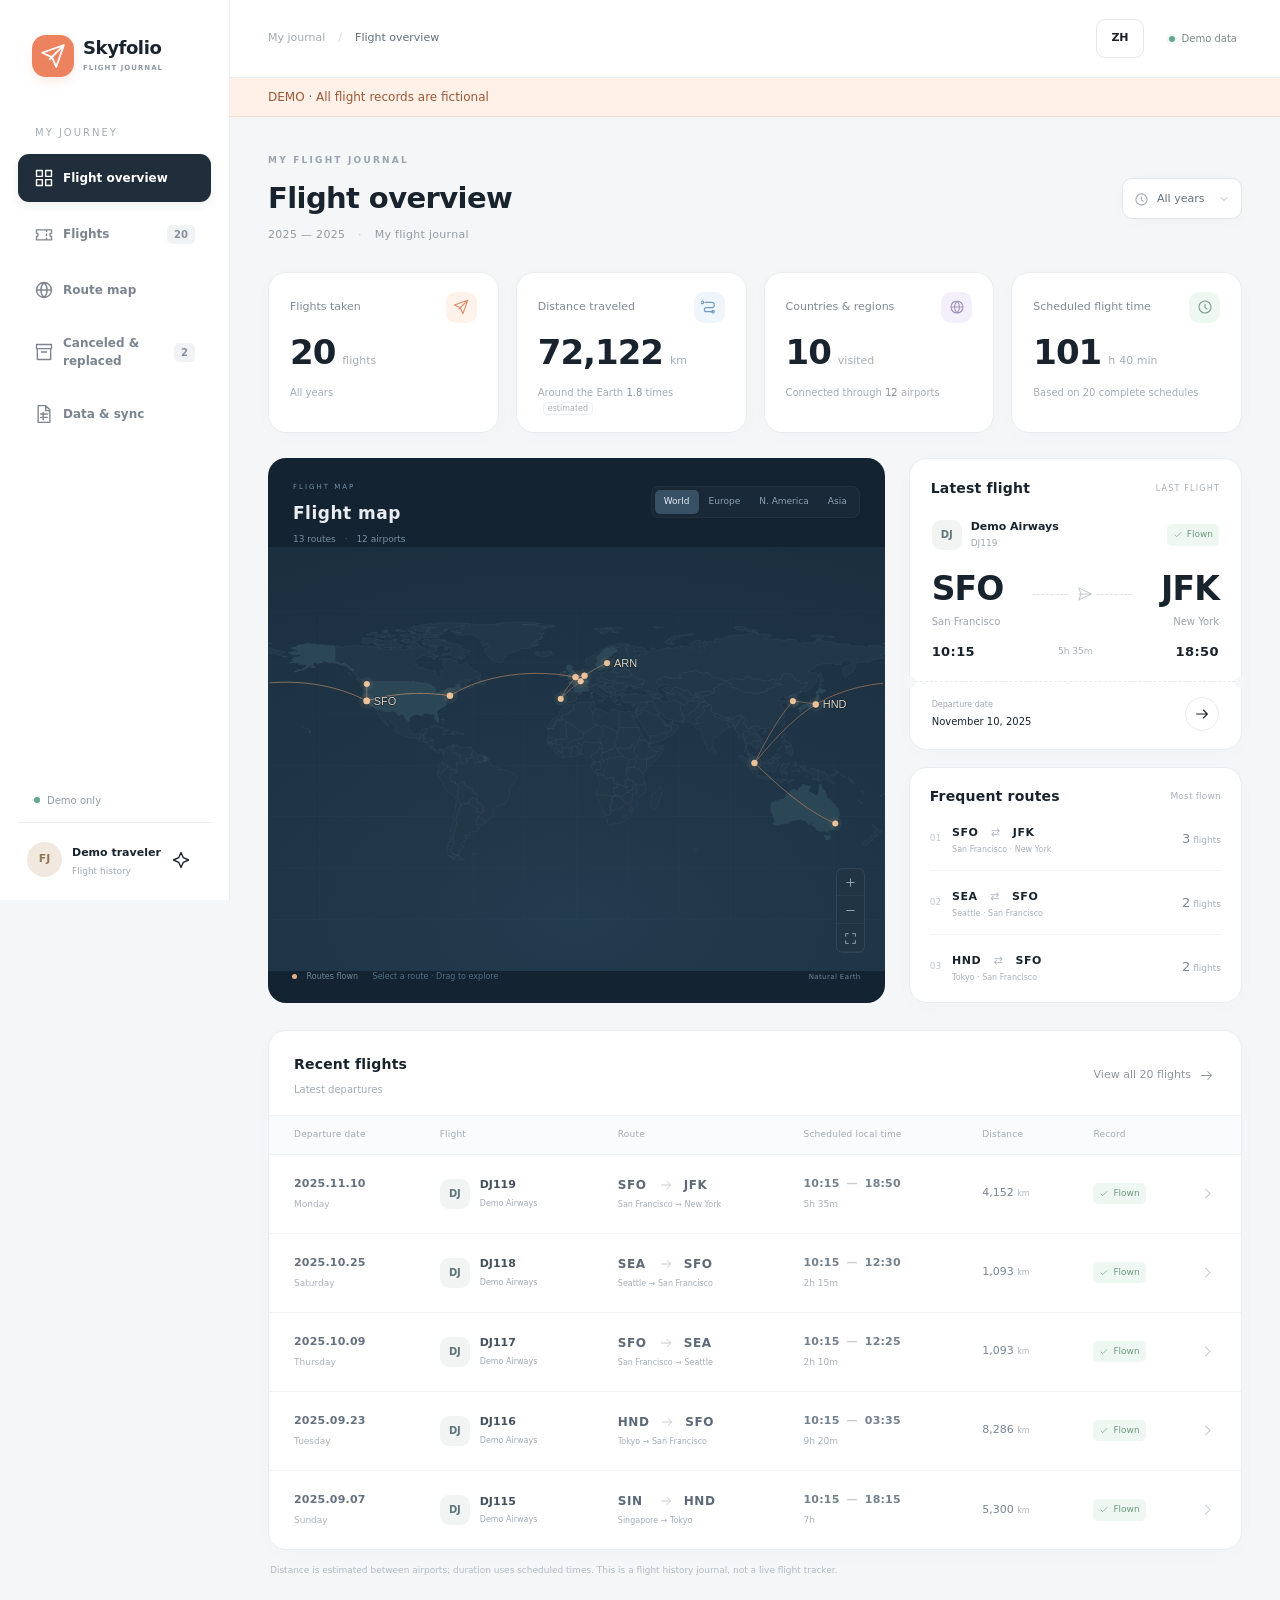
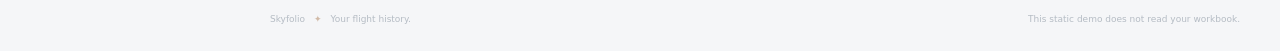
==== commit 4cbbecaa: "Support English workbooks and remove mixed-language demo copy" ====
--- a/docs/demo/index.html
+++ b/docs/demo/index.html
@@ -17,16 +17,16 @@
       <button class="nav-item" data-view="canceled"><span data-icon="archive"></span><span class="nav-text">取消与旧票</span><em id="nav-canceled-count">—</em></button>
       <button class="nav-item" data-view="source"><span data-icon="sheet"></span><span class="nav-text">数据与同步</span></button>
     </nav>
-    <div class="sidebar-bottom"><div class="local-label"><i></i><span>只在本机运行</span></div><div class="profile"><span class="avatar">FJ</span><div><b data-ui="我的飞行手账">我的飞行手账</b><small>收藏每一次抵达</small></div><span data-icon="spark"></span></div></div>
+    <div class="sidebar-bottom"><div class="local-label"><i></i><span>只在本机运行</span></div><div class="profile"><span class="avatar">FJ</span><div><b data-ui="我的飞行手账">我的飞行手账</b><small>航班历史</small></div><span data-icon="spark"></span></div></div>
   </aside>
   <div class="shell">
     <header class="topbar"><div class="breadcrumb">我的空间 <span>/</span> <b id="breadcrumb">飞行总览</b></div><div class="top-actions"><button id="language-toggle" class="button language-toggle" aria-label="Switch language to English">EN</button><button id="sync-status" class="sync-status" data-view="source"><i></i><span>正在读取 Excel</span></button><button class="button button-quiet" id="open-excel"><span data-icon="sheet"></span>打开 Excel<span data-icon="external"></span></button></div></header>
-    <main id="content" tabindex="-1"><div class="loading"><span class="loader"></span><h2>正在展开你的旅程</h2><p>读取本地 Excel 航班记录…</p></div></main>
-    <footer class="footer"><span>航迹 <i>✦</i> 每一次出发，都值得被记住。</span><span>本地 Excel 驱动 · 无需上传数据</span></footer>
+    <main id="content" tabindex="-1"><div class="loading"><span class="loader"></span><h2>正在加载航班</h2><p>读取本地 Excel 航班记录…</p></div></main>
+    <footer class="footer"><span>航迹 <i>✦</i> 查看你的航班记录。</span><span>本地 Excel 驱动 · 无需上传数据</span></footer>
   </div>
   <dialog id="flight-dialog" class="flight-dialog" aria-labelledby="detail-title"></dialog>
   <div id="toast" class="toast" role="status" aria-live="polite"></div>
-  <script src="./i18n.js" defer></script>
-  <script src="./app.js" defer></script>
+  <script src="./i18n.js?v=2" defer></script>
+  <script src="./app.js?v=2" defer></script>
 </body>
 </html>
